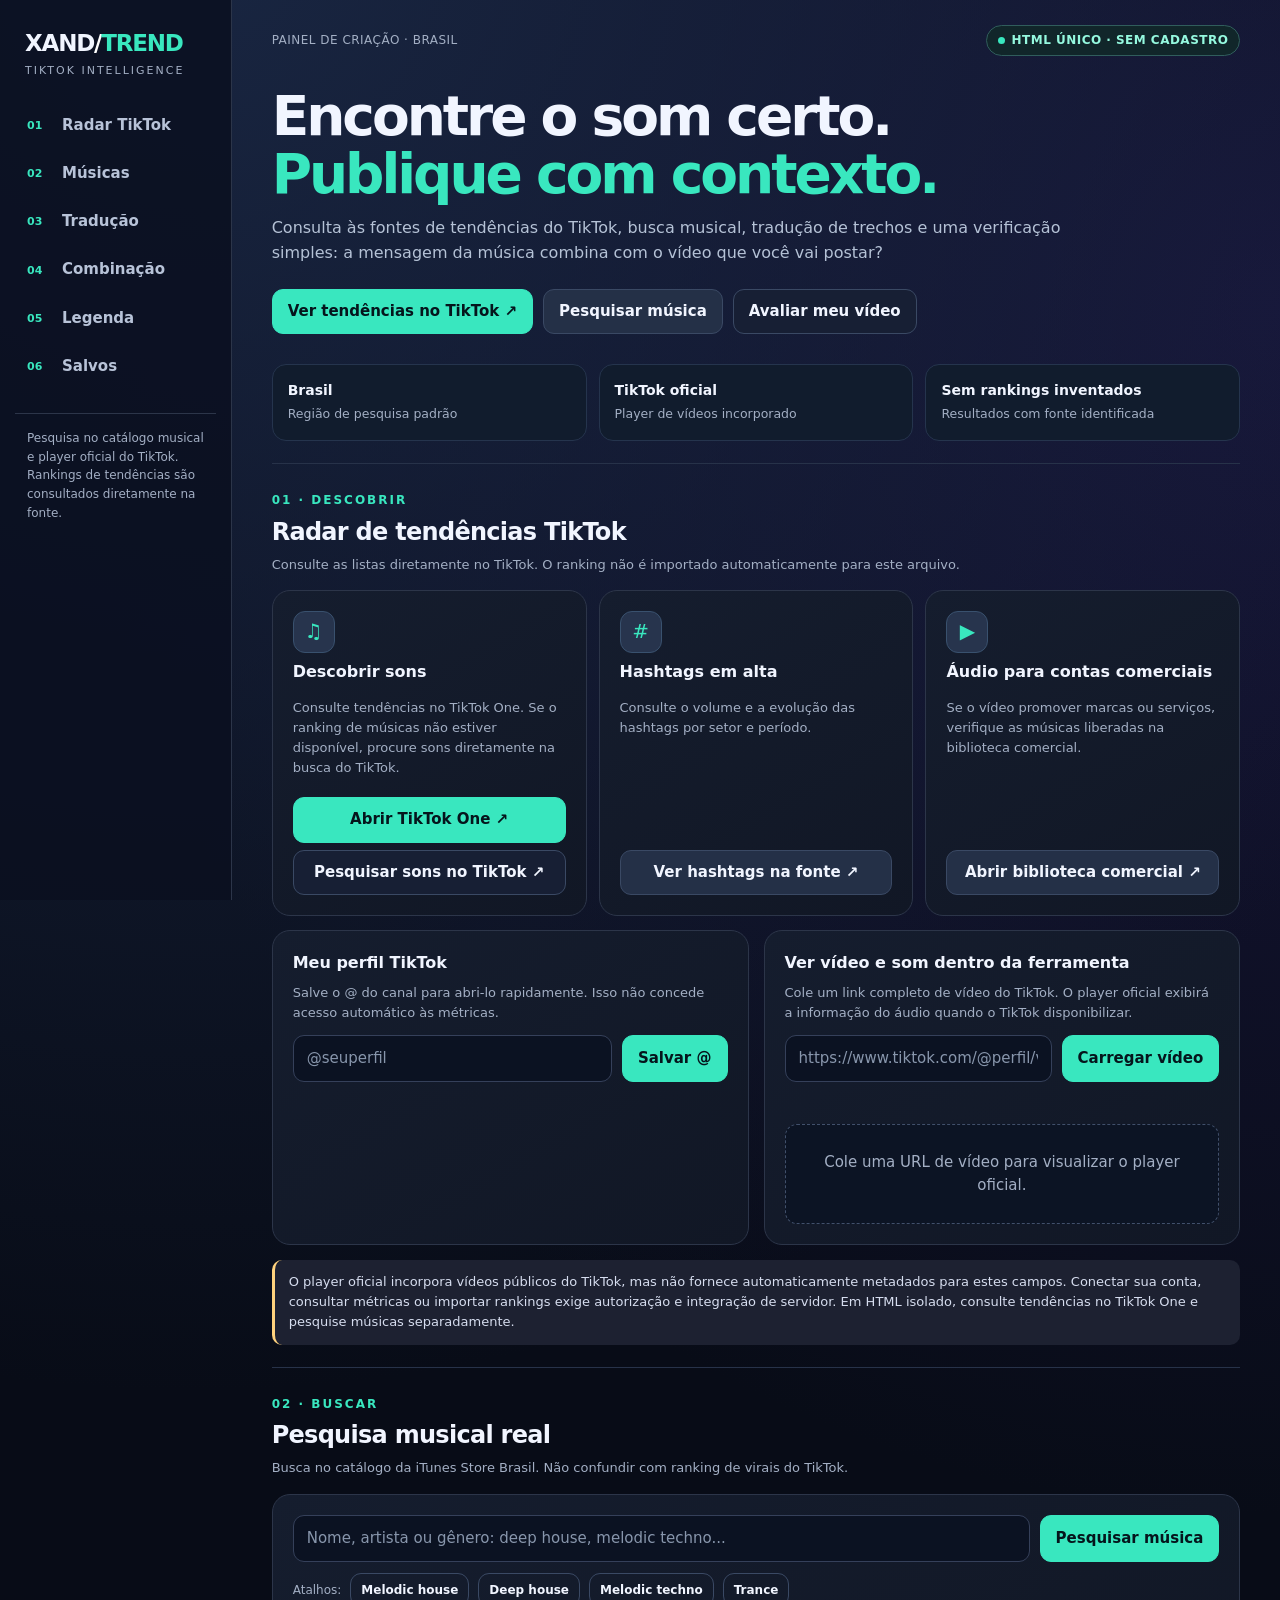
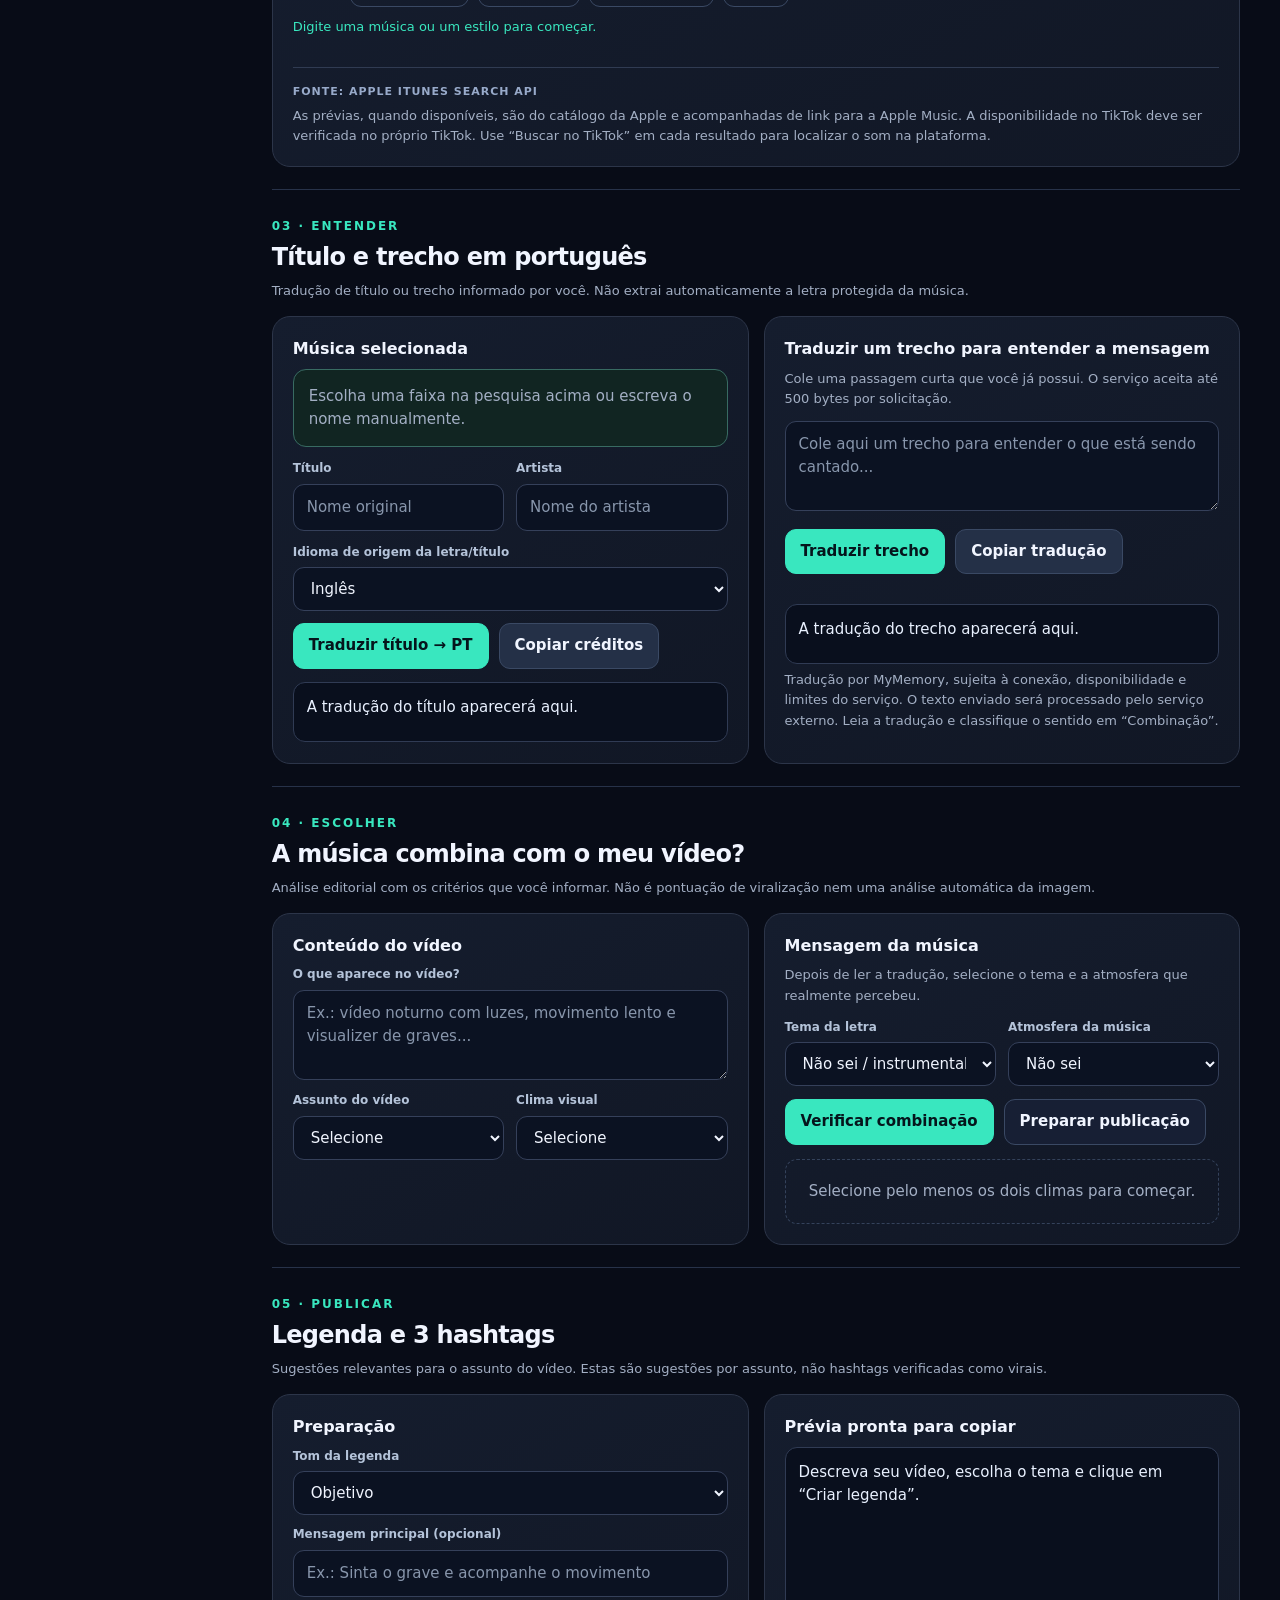
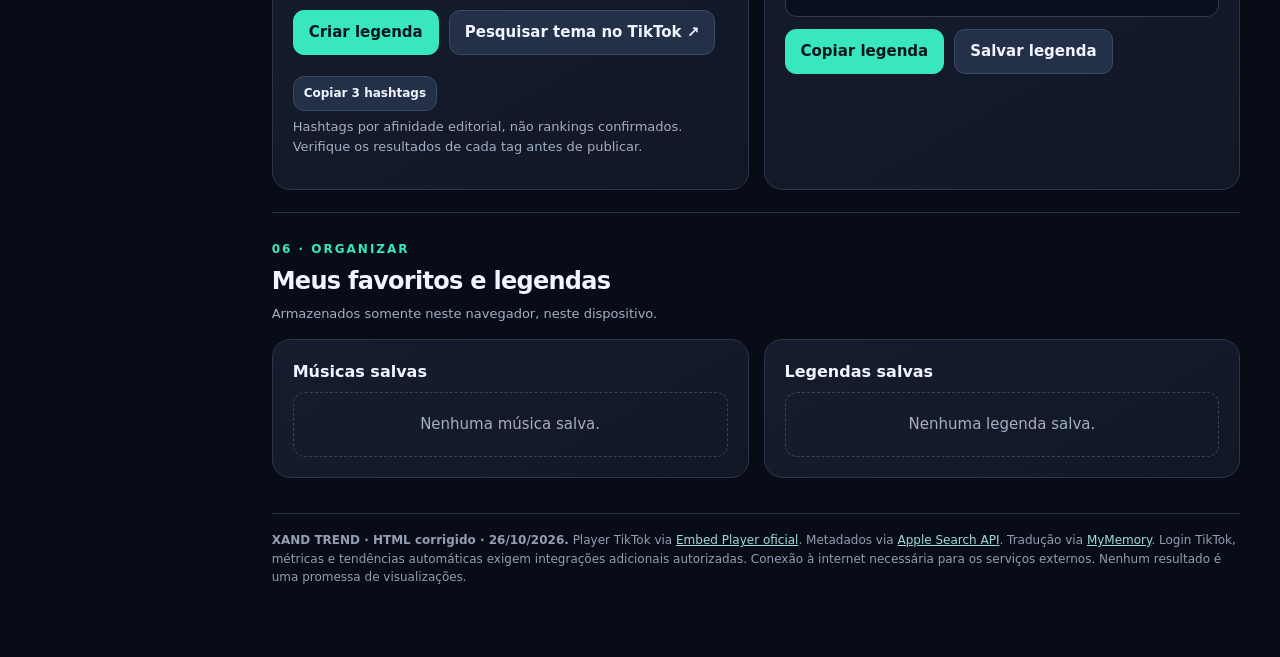
==== index.html @ b5ff4bfb "Publicar primeira versão do XAND TREND" ====
<!DOCTYPE html>
<html lang="pt-BR">
<head>
<meta charset="utf-8">
<meta name="viewport" content="width=device-width,initial-scale=1,viewport-fit=cover">
<meta name="theme-color" content="#0a1020">
<title>XAND • Radar TikTok | Música, contexto e publicação</title>
<style>
:root{--bg:#080c17;--panel:#111827;--panel2:#161e30;--line:#2c3549;--fg:#f1f5ff;--muted:#a3afc4;--accent:#39e7bf;--accent2:#7e89ff;--warn:#ffd27d;--err:#ff8b91;--radius:18px}*{box-sizing:border-box}html{scroll-behavior:smooth}body{margin:0;background:radial-gradient(circle at 15% -2%,#192642 0,transparent 36%),radial-gradient(circle at 100% 8%,#171539 0,transparent 32%),var(--bg);color:var(--fg);font:15px/1.55 system-ui,-apple-system,Segoe UI,Arial,sans-serif}a{color:inherit}button,input,select,textarea{font:inherit}button{cursor:pointer}button:disabled{opacity:.55;cursor:not-allowed}input,textarea,select{color:var(--fg);background:#0b1222;border:1px solid #35405a;border-radius:11px;width:100%;padding:11px 13px;outline:none}textarea{min-height:90px;resize:vertical}input:focus,textarea:focus,select:focus{border-color:var(--accent)}input::placeholder,textarea::placeholder{color:#8896ac}option{background:#151e30}.app{max-width:1320px;margin:auto;display:grid;grid-template-columns:232px minmax(0,1fr);min-height:100vh}.side{border-right:1px solid var(--line);padding:26px 15px;position:sticky;top:0;height:100vh;background:#0b1020d9}.mark{font-size:23px;letter-spacing:-1.2px;font-weight:900;padding:0 10px;display:block;text-decoration:none}.mark strong{color:var(--accent)}.brand-note{font-size:11px;letter-spacing:2px;color:var(--muted);padding:0 10px 25px}.side-nav{display:grid;gap:5px}.nav-link{display:flex;gap:10px;align-items:center;color:#b8c3d8;text-decoration:none;border-radius:10px;padding:10px 12px;font-weight:650}.nav-link:hover,.nav-link:focus{background:#1d2840;color:white}.nav-link .num{font-size:11px;color:var(--accent);width:25px}.side-foot{margin-top:25px;padding:15px 12px;border-top:1px solid var(--line);color:var(--muted);font-size:12px}.workspace{padding:25px clamp(16px,3.1vw,42px) 70px;min-width:0}.topline{display:flex;align-items:center;justify-content:space-between;gap:12px;color:var(--muted);font-size:12px;letter-spacing:.04em}.pill{display:inline-flex;align-items:center;gap:7px;border:1px solid #305d5c;background:#11262a;color:#95f9df;padding:5px 11px;border-radius:999px;font-weight:700;white-space:normal}.dot{width:7px;height:7px;border-radius:50%;background:var(--accent)}h1{font-size:clamp(31px,4.8vw,55px);line-height:1.07;letter-spacing:-.055em;margin:31px 0 12px;max-width:850px}h1 span{color:var(--accent)}.lede{color:#b5c2d6;max-width:830px;font-size:16px;margin:0 0 23px}.hero-actions,.actions{display:flex;gap:10px;flex-wrap:wrap}.btn{border:1px solid #3a4964;background:#243047;color:var(--fg);padding:10px 15px;border-radius:11px;text-decoration:none;display:inline-flex;align-items:center;justify-content:center;gap:7px;font-weight:700;min-height:41px}.btn:hover{background:#344364}.btn-primary{background:var(--accent);border-color:var(--accent);color:#05151c}.btn-primary:hover{background:#7ef8df}.btn-secondary{background:#171f34}.btn-small{padding:7px 10px;font-size:12px;min-height:33px}.btn-ghost{background:transparent}.statbar{display:grid;grid-template-columns:repeat(3,minmax(0,1fr));gap:12px;margin-top:30px}.stat{background:#111c2d;border:1px solid #25344d;border-radius:14px;padding:15px}.stat b{display:block;font-size:14px}.stat small{color:var(--muted)}section.module{padding-top:27px;margin-top:22px;border-top:1px solid #273249;scroll-margin-top:25px}.module-head{display:flex;justify-content:space-between;gap:12px;align-items:flex-end;margin-bottom:15px}.eyebrow{display:block;font-size:12px;color:var(--accent);letter-spacing:2px;font-weight:900;text-transform:uppercase;margin-bottom:4px}.module h2{font-size:24px;margin:0;letter-spacing:-.03em}.sub{color:var(--muted);margin:4px 0 0;font-size:13px}.grid-2{display:grid;grid-template-columns:repeat(2,minmax(0,1fr));gap:15px}.grid-3{display:grid;grid-template-columns:repeat(3,minmax(0,1fr));gap:12px}.panel{background:linear-gradient(150deg,#151d2e,#111725);border:1px solid var(--line);border-radius:var(--radius);padding:20px;min-width:0}.panel h3{margin:0 0 7px;font-size:16px}.panel p{color:var(--muted);font-size:13px;margin:6px 0 12px}.tile{display:flex;flex-direction:column;gap:7px}.tile .icon{width:42px;height:42px;background:#27344d;color:var(--accent);border:1px solid #39516e;border-radius:12px;display:grid;place-items:center;font-size:20px}.tile h3{margin:0}.tile .btn{margin-top:auto;width:100%}.muted{color:var(--muted)}.notice{background:#1d2131;border-left:3px solid var(--warn);padding:12px 14px;border-radius:10px;color:#d6ddef;font-size:13px;margin:15px 0}.field{display:flex;flex-direction:column;gap:6px}.field>label{font-size:12px;color:#b4c3d9;font-weight:700}.input-row{display:flex;gap:10px}.input-row>input{min-width:0;flex:1}.form-grid{display:grid;grid-template-columns:repeat(2,minmax(0,1fr));gap:12px}.row-flex{display:flex;align-items:center;gap:9px;flex-wrap:wrap}.results{display:grid;gap:10px;margin-top:14px}.track{display:grid;grid-template-columns:70px minmax(0,1fr);gap:12px;padding:12px;border:1px solid var(--line);border-radius:14px;background:#101a2a}.track>img{height:70px;width:70px;object-fit:cover;border-radius:10px;background:#29354a}.track h4{font-size:14px;margin:0;line-height:1.3}.track p{margin:3px 0;font-size:12px;color:var(--muted)}.track .actions{margin-top:8px}.track audio{display:block;width:min(100%,330px);height:34px;margin-top:7px}a.ext{color:#a8e7d9;text-underline-offset:3px}.hint{font-size:12px;color:var(--muted)}.status{font-size:13px;color:var(--accent);min-height:20px;margin-top:10px}.status.error{color:var(--err)}.highlight{border:1px solid #386b62;background:#112522;padding:15px;border-radius:13px}.highlight strong{color:#aaf7de}.preview{margin-top:12px;min-height:100px;display:grid;place-items:center;border-radius:12px;background:#0c1424;border:1px dashed #41506b;overflow:hidden;text-align:center}.preview iframe{display:block;width:min(100%,340px);height:610px;border:0;background:#06080d}.preview.empty{padding:20px;color:var(--muted)}.out{min-height:60px;white-space:pre-wrap;overflow-wrap:anywhere;background:#090f1d;border:1px solid #303b54;border-radius:12px;padding:13px;color:#e9f1ff}.tag-cloud{display:flex;gap:7px;flex-wrap:wrap;margin-top:9px}.tag{border:1px solid #3a6363;color:#baffec;background:#102d2c;border-radius:99px;padding:6px 10px;font-weight:750}.bar{height:5px;border-radius:8px;background:#29364d;overflow:hidden;margin-top:9px}.bar-inner{height:100%;background:linear-gradient(90deg,var(--accent2),var(--accent))}.saved-row{padding:11px 0;border-bottom:1px solid #2a3449;display:flex;justify-content:space-between;gap:12px;align-items:center}.saved-row:last-child{border-bottom:0}.saved-row b{display:block}.saved-row small{display:block;color:var(--muted)}.footer{font-size:12px;color:#929fb2;border-top:1px solid #26314a;margin-top:35px;padding-top:17px}.footer a{color:#9fddd4}.sep{height:1px;background:#303b52;margin:15px 0}.source{color:#98aaca;font-size:11px;text-transform:uppercase;letter-spacing:.09em;font-weight:800}.selected-indicator{font-size:12px;color:#9bebda}.copyfeedback{position:fixed;right:18px;bottom:18px;z-index:5;background:#153b32;color:#caffeb;border:1px solid #3d866e;padding:10px 15px;border-radius:12px;box-shadow:0 10px 35px #0008;opacity:0;transform:translateY(8px);transition:.2s;pointer-events:none}.copyfeedback.visible{opacity:1;transform:translateY(0)}dialog{background:#151d2e;color:var(--fg);border:1px solid var(--line);border-radius:18px;max-width:min(94vw,570px);padding:22px}dialog::backdrop{background:#030713ca}dialog p{color:var(--muted)}dialog textarea{max-height:38vh;min-height:110px}.visuallyhidden{position:absolute;width:1px;height:1px;clip:rect(0,0,0,0);overflow:hidden}.mini{font-size:12px}.step{color:var(--accent);font-weight:800;font-size:11px;letter-spacing:1px}.emptyinfo{padding:20px;color:var(--muted);border:1px dashed #34425b;border-radius:12px;text-align:center}.meta-chips{display:flex;gap:7px;flex-wrap:wrap}.meta-chips span{padding:3px 8px;background:#243146;border-radius:99px;font-size:12px}.help{display:none}.help.show{display:block}@media(max-width:980px){.app{grid-template-columns:1fr}.side{height:auto;position:relative;padding:13px 17px;border-right:0;border-bottom:1px solid var(--line);display:flex;align-items:center;justify-content:space-between;gap:10px}.brand-note,.side-foot{display:none}.side-nav{display:flex;overflow-x:auto;gap:2px}.nav-link{font-size:11px;white-space:nowrap;padding:8px}.nav-link .num{display:none}.mark{font-size:18px;white-space:nowrap}.workspace{padding-top:20px}}@media(max-width:650px){h1{margin-top:18px}.grid-2,.grid-3,.form-grid,.statbar{grid-template-columns:1fr}.side{display:block}.side-nav{margin-top:7px}.panel{padding:15px}.input-row{flex-wrap:wrap}.input-row>.btn{width:100%}.module-head{display:block}.track{grid-template-columns:56px minmax(0,1fr)}.track>img{height:56px;width:56px}.topline{align-items:flex-start}.statbar{gap:7px}.stat{padding:11px}.hero-actions .btn{flex:1}.preview iframe{height:530px}}@media(prefers-reduced-motion:reduce){*{scroll-behavior:auto!important;transition:none!important}}

/* Correção responsiva: a navegação horizontal não pode alargar a grade no celular. */
@media(max-width:980px){.app{width:100%;max-width:100vw;min-width:0}.side,.workspace{width:100%;min-width:0}.side>div,.side-nav{min-width:0;max-width:100%}.side-nav{overflow-x:auto;overscroll-behavior-x:contain}.nav-link{flex-shrink:0}}
@media(max-width:650px){.hero-actions .btn{flex:1 1 100%;min-width:0}.topline{flex-wrap:wrap}.topline .pill{max-width:100%}}
</style>
</head>
<body>
<div class="app">
<aside class="side" aria-label="Navegação">
<div><a href="#inicio" class="mark">XAND<span style="color:#fff">/</span><strong>TREND</strong></a><div class="brand-note">TIKTOK INTELLIGENCE</div></div>
<nav class="side-nav"><a href="#radar" class="nav-link"><span class="num">01</span> Radar TikTok</a><a href="#musicas" class="nav-link"><span class="num">02</span> Músicas</a><a href="#traducao" class="nav-link"><span class="num">03</span> Tradução</a><a href="#compatibilidade" class="nav-link"><span class="num">04</span> Combinação</a><a href="#legenda" class="nav-link"><span class="num">05</span> Legenda</a><a href="#salvos" class="nav-link"><span class="num">06</span> Salvos</a></nav>
<div class="side-foot">Pesquisa no catálogo musical e player oficial do TikTok. Rankings de tendências são consultados diretamente na fonte.</div>
</aside>
<main class="workspace" id="inicio">
<div class="topline"><span>PAINEL DE CRIAÇÃO · BRASIL</span><span class="pill"><span class="dot"></span> HTML ÚNICO · SEM CADASTRO</span></div>
<h1>Encontre o som certo.<br><span>Publique com contexto.</span></h1>
<p class="lede">Consulta às fontes de tendências do TikTok, busca musical, tradução de trechos e uma verificação simples: a mensagem da música combina com o vídeo que você vai postar?</p>
<div class="hero-actions"><a class="btn btn-primary" href="#radar">Ver tendências no TikTok ↗</a><a class="btn" href="#musicas">Pesquisar música</a><a class="btn btn-secondary" href="#compatibilidade">Avaliar meu vídeo</a></div>
<div class="statbar"><div class="stat"><b>Brasil</b><small>Região de pesquisa padrão</small></div><div class="stat"><b>TikTok oficial</b><small>Player de vídeos incorporado</small></div><div class="stat"><b>Sem rankings inventados</b><small>Resultados com fonte identificada</small></div></div>
<section class="module" id="radar">
<div class="module-head"><div><span class="eyebrow">01 · DESCOBRIR</span><h2>Radar de tendências TikTok</h2><p class="sub">Consulte as listas diretamente no TikTok. O ranking não é importado automaticamente para este arquivo.</p></div></div>
<div class="grid-3">
<div class="panel tile"><div class="icon">♫</div><h3>Descobrir sons</h3><p>Consulte tendências no TikTok One. Se o ranking de músicas não estiver disponível, procure sons diretamente na busca do TikTok.</p><a class="btn btn-primary" target="_blank" rel="noopener noreferrer" href="https://ads.tiktok.com/creative/creativeCenter/trends?countryCode=BR">Abrir TikTok One ↗</a><a class="btn btn-secondary" target="_blank" rel="noopener noreferrer" href="https://www.tiktok.com/search?q=musicas%20em%20alta">Pesquisar sons no TikTok ↗</a></div><div class="panel tile"><div class="icon">#</div><h3>Hashtags em alta</h3><p>Consulte o volume e a evolução das hashtags por setor e período.</p><a class="btn" target="_blank" rel="noopener noreferrer" href="https://ads.tiktok.com/creative/creativeCenter/trends/hashtag?countryCode=BR&period=7">Ver hashtags na fonte ↗</a></div>
<div class="panel tile"><div class="icon">▶</div><h3>Áudio para contas comerciais</h3><p>Se o vídeo promover marcas ou serviços, verifique as músicas liberadas na biblioteca comercial.</p><a class="btn" target="_blank" rel="noopener noreferrer" href="https://ads.tiktok.com/business/creativecenter/music/pc/pt">Abrir biblioteca comercial ↗</a></div>
</div>
<div class="grid-2" style="margin-top:14px"><div class="panel"><h3>Meu perfil TikTok</h3><p>Salve o @ do canal para abri-lo rapidamente. Isso não concede acesso automático às métricas.</p><div class="input-row"><input id="handle" aria-label="Usuário TikTok" placeholder="@seuperfil" autocomplete="off" maxlength="35"><button type="button" id="save-handle" class="btn btn-primary">Salvar @</button></div><div id="handle-status" class="status" role="status"></div><a id="profile-link" class="btn btn-small btn-secondary" target="_blank" rel="noopener noreferrer" style="display:none">Abrir meu perfil ↗</a></div>
<div class="panel"><h3>Ver vídeo e som dentro da ferramenta</h3><p>Cole um link completo de vídeo do TikTok. O player oficial exibirá a informação do áudio quando o TikTok disponibilizar.</p><div class="input-row"><input id="tt-url" type="url" placeholder="https://www.tiktok.com/@perfil/video/123..." aria-label="Link de vídeo TikTok"><button type="button" class="btn btn-primary" id="load-tiktok">Carregar vídeo</button></div><div id="tiktok-status" class="status" role="status"></div><a id="video-original" class="btn btn-small btn-secondary" target="_blank" rel="noopener noreferrer" style="display:none;margin-top:5px">Abrir vídeo no TikTok ↗</a><div class="preview empty" id="tiktok-player"><span>Cole uma URL de vídeo para visualizar o player oficial.</span></div></div></div>
<div class="notice">O player oficial incorpora vídeos públicos do TikTok, mas não fornece automaticamente metadados para estes campos. Conectar sua conta, consultar métricas ou importar rankings exige autorização e integração de servidor. Em HTML isolado, consulte tendências no TikTok One e pesquise músicas separadamente.</div>
</section>
<section class="module" id="musicas">
<div class="module-head"><div><span class="eyebrow">02 · BUSCAR</span><h2>Pesquisa musical real</h2><p class="sub">Busca no catálogo da iTunes Store Brasil. Não confundir com ranking de virais do TikTok.</p></div></div>
<div class="panel"><div class="input-row"><input id="song-q" placeholder="Nome, artista ou gênero: deep house, melodic techno..." aria-label="Pesquisar música" autocomplete="off"><button class="btn btn-primary" id="song-search">Pesquisar música</button></div><div class="row-flex" style="margin-top:11px"><span class="hint">Atalhos:</span><button type="button" class="btn btn-small btn-ghost quick" data-query="melodic house">Melodic house</button><button type="button" class="btn btn-small btn-ghost quick" data-query="deep house">Deep house</button><button type="button" class="btn btn-small btn-ghost quick" data-query="melodic techno">Melodic techno</button><button type="button" class="btn btn-small btn-ghost quick" data-query="trance">Trance</button></div><div id="song-status" class="status" role="status">Digite uma música ou um estilo para começar.</div><div id="song-results" class="results"></div><div class="sep"></div><div class="source">Fonte: Apple iTunes Search API</div><p class="hint" style="margin-bottom:0">As prévias, quando disponíveis, são do catálogo da Apple e acompanhadas de link para a Apple Music. A disponibilidade no TikTok deve ser verificada no próprio TikTok. Use “Buscar no TikTok” em cada resultado para localizar o som na plataforma.</p></div>
</section>
<section class="module" id="traducao"><div class="module-head"><div><span class="eyebrow">03 · ENTENDER</span><h2>Título e trecho em português</h2><p class="sub">Tradução de título ou trecho informado por você. Não extrai automaticamente a letra protegida da música.</p></div></div><div class="grid-2"><div class="panel"><h3>Música selecionada</h3><div id="selected-track" class="highlight"><span class="muted">Escolha uma faixa na pesquisa acima ou escreva o nome manualmente.</span></div><div class="form-grid" style="margin-top:12px"><div class="field"><label for="manual-title">Título</label><input id="manual-title" placeholder="Nome original"></div><div class="field"><label for="manual-artist">Artista</label><input id="manual-artist" placeholder="Nome do artista"></div></div><div class="field" style="margin-top:12px"><label for="lang-source">Idioma de origem da letra/título</label><select id="lang-source"><option value="en">Inglês</option><option value="es">Espanhol</option><option value="fr">Francês</option><option value="it">Italiano</option><option value="de">Alemão</option><option value="ja">Japonês</option><option value="ko">Coreano</option><option value="pt">Português</option></select></div><div class="actions" style="margin-top:12px"><button class="btn btn-primary" id="translate-title">Traduzir título → PT</button><button class="btn" id="copy-credit">Copiar créditos</button></div><div id="title-output" class="out" style="margin-top:13px">A tradução do título aparecerá aqui.</div></div><div class="panel"><h3>Traduzir um trecho para entender a mensagem</h3><p>Cole uma passagem curta que você já possui. O serviço aceita até 500 bytes por solicitação.</p><textarea id="lyric-excerpt" placeholder="Cole aqui um trecho para entender o que está sendo cantado..." maxlength="450"></textarea><div class="actions" style="margin-top:11px"><button class="btn btn-primary" id="translate-excerpt">Traduzir trecho</button><button class="btn" id="copy-translation">Copiar tradução</button></div><div id="translate-status" role="status" class="status"></div><div id="excerpt-output" class="out">A tradução do trecho aparecerá aqui.</div><p class="hint">Tradução por MyMemory, sujeita à conexão, disponibilidade e limites do serviço. O texto enviado será processado pelo serviço externo. Leia a tradução e classifique o sentido em “Combinação”.</p></div></div></section>
<section class="module" id="compatibilidade"><div class="module-head"><div><span class="eyebrow">04 · ESCOLHER</span><h2>A música combina com o meu vídeo?</h2><p class="sub">Análise editorial com os critérios que você informar. Não é pontuação de viralização nem uma análise automática da imagem.</p></div></div>
<div class="grid-2"><div class="panel"><h3>Conteúdo do vídeo</h3><div class="field"><label for="video-desc">O que aparece no vídeo?</label><textarea id="video-desc" placeholder="Ex.: vídeo noturno com luzes, movimento lento e visualizer de graves..."></textarea></div><div class="form-grid" style="margin-top:11px"><div class="field"><label for="content-theme">Assunto do vídeo</label><select id="content-theme"><option value="">Selecione</option><option value="eletronica">Música eletrônica / visualizer</option><option value="natureza">Natureza / paisagem</option><option value="viagem">Viagem / turismo</option><option value="humor">Humor</option><option value="motivacao">Motivação / superação</option><option value="romance">Romance / casal</option><option value="melancolia">Reflexão / saudade</option><option value="autoescola">Autoescola / carros / moto</option><option value="tutorial">Tutorial / dica</option><option value="festa">Festa / dança</option><option value="outro">Outro</option></select></div><div class="field"><label for="video-mood">Clima visual</label><select id="video-mood"><option value="">Selecione</option><option value="energico">Energético</option><option value="calmo">Calmo</option><option value="sombrio">Sombrio / misterioso</option><option value="emocional">Emocional</option><option value="alegre">Alegre / leve</option><option value="cinematografico">Cinematográfico</option></select></div></div></div><div class="panel"><h3>Mensagem da música</h3><p>Depois de ler a tradução, selecione o tema e a atmosfera que realmente percebeu.</p><div class="form-grid"><div class="field"><label for="music-theme">Tema da letra</label><select id="music-theme"><option value="">Não sei / instrumental</option><option value="festa">Festa / diversão</option><option value="romance">Amor / relacionamento</option><option value="melancolia">Tristeza / saudade</option><option value="motivacao">Superação / força</option><option value="viagem">Liberdade / aventura</option><option value="sombrio">Mistério / tensão</option><option value="neutro">Sem mensagem dominante</option></select></div><div class="field"><label for="music-mood">Atmosfera da música</label><select id="music-mood"><option value="">Não sei</option><option value="energico">Energético</option><option value="calmo">Calmo</option><option value="sombrio">Sombrio / misterioso</option><option value="emocional">Emocional</option><option value="alegre">Alegre / leve</option><option value="cinematografico">Cinematográfico</option></select></div></div><div class="actions" style="margin-top:13px"><button class="btn btn-primary" id="evaluate">Verificar combinação</button><a class="btn btn-secondary" href="#legenda">Preparar publicação</a></div><div id="match-output" style="margin-top:14px" aria-live="polite"><div class="emptyinfo">Selecione pelo menos os dois climas para começar.</div></div></div></div></section>
<section class="module" id="legenda"><div class="module-head"><div><span class="eyebrow">05 · PUBLICAR</span><h2>Legenda e 3 hashtags</h2><p class="sub">Sugestões relevantes para o assunto do vídeo. Estas são sugestões por assunto, não hashtags verificadas como virais.</p></div></div><div class="grid-2"><div class="panel"><h3>Preparação</h3><div class="field"><label for="caption-style">Tom da legenda</label><select id="caption-style"><option value="direto">Objetivo</option><option value="atmosferico">Atmosférico</option><option value="curiosidade">Pergunta para engajamento</option><option value="educativo">Informativo</option></select></div><div class="field" style="margin-top:10px"><label for="extra-caption">Mensagem principal (opcional)</label><input id="extra-caption" placeholder="Ex.: Sinta o grave e acompanhe o movimento"></div><div class="actions" style="margin-top:13px"><button class="btn btn-primary" id="make-caption">Criar legenda</button><a class="btn" id="tiktok-search" href="https://www.tiktok.com/search?q=musica" target="_blank" rel="noopener noreferrer">Pesquisar tema no TikTok ↗</a></div><div id="tags-output" class="tag-cloud"></div><div class="actions" style="margin-top:12px"><button class="btn btn-small" id="copy-tags">Copiar 3 hashtags</button></div><p class="hint">Hashtags por afinidade editorial, não rankings confirmados. Verifique os resultados de cada tag antes de publicar.</p></div><div class="panel"><h3>Prévia pronta para copiar</h3><div id="caption-output" class="out" style="min-height:170px">Descreva seu vídeo, escolha o tema e clique em “Criar legenda”.</div><div class="actions" style="margin-top:12px"><button class="btn btn-primary" id="copy-caption">Copiar legenda</button><button class="btn" id="save-caption">Salvar legenda</button></div><div id="caption-status" class="status" role="status"></div></div></div></section>
<section class="module" id="salvos"><div class="module-head"><div><span class="eyebrow">06 · ORGANIZAR</span><h2>Meus favoritos e legendas</h2><p class="sub">Armazenados somente neste navegador, neste dispositivo.</p></div></div><div class="grid-2"><div class="panel"><h3>Músicas salvas</h3><div id="saved-tracks"><div class="emptyinfo">Nenhuma música salva.</div></div></div><div class="panel"><h3>Legendas salvas</h3><div id="saved-captions"><div class="emptyinfo">Nenhuma legenda salva.</div></div></div></div></section>
<footer class="footer"><b>XAND TREND · HTML corrigido · 26/10/2026.</b> Player TikTok via <a target="_blank" rel="noopener noreferrer" href="https://developers.tiktok.com/docs/en/embed-player">Embed Player oficial</a>. Metadados via <a href="https://performance-partners.apple.com/resources/documentation/itunes-store-web-service-search-api/" target="_blank" rel="noopener noreferrer">Apple Search API</a>. Tradução via <a href="https://mymemory.translated.net/doc/spec.php" target="_blank" rel="noopener noreferrer">MyMemory</a>. Login TikTok, métricas e tendências automáticas exigem integrações adicionais autorizadas. Conexão à internet necessária para os serviços externos. Nenhum resultado é uma promessa de visualizações.</footer>
</main></div><div id="toast" class="copyfeedback" aria-live="polite"></div><dialog id="copy-dialog" aria-labelledby="copy-dialog-title"><h3 id="copy-dialog-title">Copiar manualmente</h3><p>O navegador bloqueou a cópia automática. Selecione o texto abaixo e use Copiar.</p><textarea id="manual-copy" readonly rows="6"></textarea><div class="actions" style="margin-top:12px"><button type="button" class="btn btn-primary" id="select-manual-copy">Selecionar texto</button><button type="button" class="btn" id="close-copy">Fechar</button></div></dialog>
<script>
(function(){'use strict';
const $=id=>document.getElementById(id);
const KEY='xand_trend_v1'; // Mantém os favoritos das versões anteriores.
let db={handle:'',tracks:[],captions:[]};
try{const v=JSON.parse(localStorage.getItem(KEY)||'null');if(v&&typeof v==='object')db={handle:typeof v.handle==='string'?v.handle:'',tracks:Array.isArray(v.tracks)?v.tracks:[],captions:Array.isArray(v.captions)?v.captions:[]};}catch(e){}
let current=null, translation='',generatedCaption='',generatedTags=[];
const esc=s=>String(s??'').replace(/[&<>"']/g,c=>({'&':'&amp;','<':'&lt;','>':'&gt;','"':'&quot;',"'":'&#39;'}[c]));
const clean=s=>String(s??'').trim().slice(0,250);
const save=()=>{try{localStorage.setItem(KEY,JSON.stringify(db));return true}catch(e){toast('O navegador bloqueou o armazenamento local.');return false}};
const status=(id,msg,err=false)=>{const el=$(id);el.textContent=msg;el.classList.toggle('error',err)};
let toastTimer;function toast(msg){const el=$('toast');el.textContent=msg;el.classList.add('visible');clearTimeout(toastTimer);toastTimer=setTimeout(()=>el.classList.remove('visible'),2700)}
async function copy(text){
 if(!text||!text.trim()){toast('Não há texto para copiar.');return false}
 try{if(navigator.clipboard&&window.isSecureContext){await navigator.clipboard.writeText(text);toast('Copiado com sucesso.');return true}}catch(e){}
 const area=document.createElement('textarea');area.value=text;area.setAttribute('readonly','');area.style.cssText='position:fixed;top:2px;left:2px;width:2px;height:2px;opacity:0';document.body.appendChild(area);area.focus();area.select();area.setSelectionRange(0,area.value.length);
 let ok=false;try{ok=document.execCommand('copy')}catch(e){}area.remove();
 if(ok){toast('Copiado com sucesso.');return true}
 $('manual-copy').value=text;const dialog=$('copy-dialog');if(typeof dialog.showModal==='function'){dialog.showModal();}else{dialog.setAttribute('open','');}
 $('manual-copy').focus();$('manual-copy').select();toast('Selecione o texto e copie manualmente.');return false;
}
$('select-manual-copy').addEventListener('click',()=>{$('manual-copy').focus();$('manual-copy').select()});
$('close-copy').addEventListener('click',()=>{if(typeof $('copy-dialog').close==='function')$('copy-dialog').close();else $('copy-dialog').removeAttribute('open')});

function onlyHttps(url){try{const u=new URL(url);return u.protocol==='https:'?u.toString():''}catch(e){return ''}}
function safeTikTokHost(u){return u.hostname==='tiktok.com'||u.hostname==='www.tiktok.com'||u.hostname.endsWith('.tiktok.com')}
$('handle').value=db.handle;
function showHandle(){if(!db.handle){$('profile-link').style.display='none';return}const url='https://www.tiktok.com/@'+encodeURIComponent(db.handle);$('profile-link').href=url;$('profile-link').style.display='inline-flex'}showHandle();
$('save-handle').addEventListener('click',()=>{let v=$('handle').value.trim().replace(/^@/,'');if(!/^[\w.]{2,24}$/.test(v)){status('handle-status','Digite um @ válido (letras, números, ponto e sublinhado).',true);return}db.handle=v;save();showHandle();status('handle-status','Perfil salvo neste navegador.');});
let activePlayerId='';
window.addEventListener('message',(ev)=>{
 if(ev.origin!=='https://www.tiktok.com'||!activePlayerId)return;
 if(!ev.data||ev.data['x-tiktok-player']!==true)return;
 if(ev.data.type==='onPlayerReady')status('tiktok-status','Player TikTok pronto. Consulte o nome do som no próprio player.');
 if(ev.data.type==='onPlayerError')status('tiktok-status','O TikTok não disponibilizou este vídeo no player. Abra pelo link original.',true);
});
$('load-tiktok').addEventListener('click',()=>{
 let url;try{url=new URL($('tt-url').value.trim());}catch(e){status('tiktok-status','Informe uma URL válida de vídeo.',true);return}
 if(url.protocol!=='https:'||!safeTikTokHost(url)){status('tiktok-status','Use um link do domínio oficial tiktok.com.',true);return}
 const match=url.pathname.match(/\/(?:video\/|player\/v1\/)(\d{10,25})(?:\/|$)/);
 if(!match){status('tiktok-status','Use o link completo /@perfil/video/ID. Abra links curtos no navegador e copie o endereço final.',true);return}
 const iframe=document.createElement('iframe');iframe.title='Player oficial TikTok';iframe.src='https://www.tiktok.com/player/v1/'+match[1]+'?music_info=1&description=1&autoplay=0&controls=1&muted=0';iframe.loading='eager';iframe.referrerPolicy='strict-origin-when-cross-origin';iframe.allow='fullscreen; encrypted-media; picture-in-picture';iframe.setAttribute('allowfullscreen','');activePlayerId=match[1];
 $('tiktok-player').replaceChildren(iframe);$('tiktok-player').classList.remove('empty');$('video-original').href=url.toString();$('video-original').style.display='inline-flex';
 status('tiktok-status','Solicitando o player ao TikTok…');
 iframe.addEventListener('load',()=>{if(activePlayerId===match[1])status('tiktok-status','O player foi inserido. Se o TikTok não liberar a reprodução, abra o vídeo original.')});
 iframe.addEventListener('error',()=>status('tiktok-status','Falha ao carregar o player. Abra o vídeo original.',true));
});

function chosenTitle(){return clean($('manual-title').value)|| (current?.trackName||'')}
function chosenArtist(){return clean($('manual-artist').value)|| (current?.artistName||'')}
function selectTrack(track){invalidateOutputs();current={trackId:track.trackId||null,trackName:clean(track.trackName),artistName:clean(track.artistName),primaryGenreName:clean(track.primaryGenreName),artworkUrl100:track.artworkUrl100||'',trackViewUrl:onlyHttps(track.trackViewUrl),previewUrl:onlyHttps(track.previewUrl)};$('manual-title').value=current.trackName;$('manual-artist').value=current.artistName;translation='';$('title-output').textContent='Título selecionado. Clique em “Traduzir título → PT” para solicitar a tradução.';showSelected();toast('Música selecionada.');}
function showSelected(){const t=chosenTitle(),a=chosenArtist();$('selected-track').innerHTML=t?'<strong>'+esc(t)+'</strong><div class="muted">'+esc(a||'Artista não informado')+'</div>'+((current&&current.primaryGenreName)?'<div class="meta-chips" style="margin-top:8px"><span>'+esc(current.primaryGenreName)+'</span></div>':''):'<span class="muted">Escolha uma faixa na pesquisa acima ou escreva o nome manualmente.</span>'}
function invalidateOutputs(){translation='';$('excerpt-output').textContent='A tradução do trecho aparecerá aqui.';$('title-output').textContent='A tradução do título aparecerá aqui.';generatedCaption='';generatedTags=[];$('caption-output').textContent='Dados alterados. Gere novamente a legenda.';$('tags-output').textContent='';status('caption-status','');}
$('manual-title').addEventListener('input',()=>{current=null;invalidateOutputs();showSelected()});$('manual-artist').addEventListener('input',()=>{current=null;invalidateOutputs();showSelected()});
$('lang-source').addEventListener('change',()=>{translation='';$('title-output').textContent='Idioma alterado. Traduza o título novamente.';$('excerpt-output').textContent='Idioma alterado. Traduza o trecho novamente.'});
$('lyric-excerpt').addEventListener('input',()=>{translation='';$('excerpt-output').textContent='Trecho alterado. Solicite nova tradução.'});
function hasTrack(track){return db.tracks.some(t=>t.trackName===track.trackName&&t.artistName===track.artistName)}
function renderTracks(list){const out=$('song-results');if(!list.length){out.innerHTML='<div class="emptyinfo">Nenhuma faixa encontrada neste catálogo. Experimente outra busca.</div>';return}out.innerHTML=list.map((t,i)=>{const art=onlyHttps(t.artworkUrl100||'');const link=onlyHttps(t.trackViewUrl||'');const prev=onlyHttps(t.previewUrl||'');return '<article class="track"><img alt="Capa do álbum" loading="lazy" src="'+esc(art)+'"><div><h4>'+esc(t.trackName||'Sem título')+'</h4><p>'+esc(t.artistName||'Artista não informado')+' · '+esc(t.primaryGenreName||'Gênero não informado')+'</p><div class="actions"><button type="button" class="btn btn-primary btn-small" data-select="'+i+'">Selecionar</button><button type="button" class="btn btn-small" data-save="'+i+'">Salvar ☆</button>'+'<a class="btn btn-small btn-ghost" target="_blank" rel="noopener noreferrer" href="https://www.tiktok.com/search?q='+encodeURIComponent(t.trackName+' '+t.artistName)+'">Buscar no TikTok ↗</a>'+(link?'<a class="btn btn-small btn-ghost" target="_blank" rel="noopener noreferrer" href="'+esc(link)+'">Apple Music ↗</a>':'')+'</div>'+(prev&&link?'<audio controls preload="none" src="'+esc(prev)+'" aria-label="Prévia de '+esc(t.trackName)+'"></audio>':'')+'</div></article>'}).join('');out.querySelectorAll('[data-select]').forEach(b=>b.addEventListener('click',()=>{selectTrack(list[Number(b.dataset.select)]);$('traducao').scrollIntoView({behavior:'smooth',block:'start'})}));out.querySelectorAll('[data-save]').forEach(b=>b.addEventListener('click',()=>{let t=list[Number(b.dataset.save)];if(!hasTrack(t)){db.tracks.unshift({trackName:clean(t.trackName),artistName:clean(t.artistName),primaryGenreName:clean(t.primaryGenreName),artworkUrl100:onlyHttps(t.artworkUrl100),trackViewUrl:onlyHttps(t.trackViewUrl)});db.tracks=db.tracks.slice(0,80);save();renderSaved();toast('Música salva.')}else toast('Essa música já está salva.')}));}
let searchSequence=0;
function searchMusic(){const q=$('song-q').value.trim();if(q.length<2){status('song-status','Informe pelo menos 2 caracteres.',true);return}const seq=++searchSequence;status('song-status','Consultando o catálogo musical…');$('song-results').innerHTML='';const cb='xandTunes'+seq;const s=document.createElement('script');let done=false;const finish=(err,result)=>{if(done)return;done=true;clearTimeout(timer);s.remove();try{delete window[cb]}catch(e){window[cb]=undefined}if(seq!==searchSequence)return;if(err){status('song-status','Falha ao consultar o catálogo. Confira a conexão e tente novamente.',true);return}let list=(result&&Array.isArray(result.results)?result.results:[]).filter(t=>t.wrapperType==='track'&&t.trackName&&t.artistName);status('song-status',list.length+' música(s) encontrada(s). Não indica tendência no TikTok.');renderTracks(list)};window[cb]=(data)=>finish(false,data);const url=new URL('https://itunes.apple.com/search');url.searchParams.set('term',q);url.searchParams.set('media','music');url.searchParams.set('entity','song');url.searchParams.set('country','BR');url.searchParams.set('limit','24');url.searchParams.set('callback',cb);s.src=url.toString();s.onerror=()=>finish(true);const timer=setTimeout(()=>finish(true),14000);document.head.appendChild(s)}
$('song-search').addEventListener('click',searchMusic);$('song-q').addEventListener('keydown',e=>{if(e.key==='Enter')searchMusic()});document.querySelectorAll('.quick').forEach(b=>b.addEventListener('click',()=>{$('song-q').value=b.dataset.query;searchMusic()}));
const byteLen=s=>new TextEncoder().encode(s).length;
async function translate(input){let s=input.trim();if(!s)throw new Error('Insira um texto primeiro.');if(byteLen(s)>500)throw new Error('O texto ultrapassa 500 bytes. Use um trecho menor.');const from=$('lang-source').value;if(from==='pt')return s;const u=new URL('https://api.mymemory.translated.net/get');u.searchParams.set('q',s);u.searchParams.set('langpair',from+'|pt-BR');const resp=await fetch(u.toString(),{method:'GET'});if(!resp.ok)throw new Error('Serviço de tradução indisponível.');const data=await resp.json();if(data.responseStatus!==200||!data.responseData||!data.responseData.translatedText)throw new Error(data.responseDetails||'Não foi possível traduzir.');let result=data.responseData.translatedText;if(/MYMEMORY WARNING/i.test(result))throw new Error('Limite temporário do serviço de tradução atingido.');return result}
$('translate-title').addEventListener('click',async()=>{const t=chosenTitle();if(!t){$('title-output').textContent='Informe ou selecione uma música antes de traduzir.';return}let b=$('translate-title');b.disabled=true;$('title-output').textContent='Traduzindo título…';try{let trans=await translate(t);$('title-output').textContent=trans+(trans===t?'\n\nConfira se o título é um nome próprio ou se o idioma escolhido está correto.':'')}catch(e){$('title-output').textContent='Falha: '+e.message+' Confira o idioma ou tente novamente.'}finally{b.disabled=false}});
$('translate-excerpt').addEventListener('click',async()=>{const txt=$('lyric-excerpt').value.trim();if(!txt){status('translate-status','Cole um trecho antes de traduzir.',true);return}const b=$('translate-excerpt');b.disabled=true;status('translate-status','Consultando a tradução…');try{translation=await translate(txt);$('excerpt-output').textContent=translation;status('translate-status','Tradução recebida. Analise o sentido antes de escolher a música.')}catch(e){translation='';$('excerpt-output').textContent='Tradução indisponível.';status('translate-status',e.message,true)}finally{b.disabled=false}});
$('copy-credit').addEventListener('click',()=>{if(!chosenTitle()||!chosenArtist()){toast('Informe título e artista para copiar.');return}copy('Música: '+chosenTitle()+'\nArtista: '+chosenArtist())});$('copy-translation').addEventListener('click',()=>copy(translation));
const moodNames={energico:'energético',calmo:'calmo',sombrio:'sombrio / misterioso',emocional:'emocional',alegre:'alegre / leve',cinematografico:'cinematográfico'};
const opposing=[['calmo','energico'],['alegre','sombrio'],['emocional','alegre']];
const topicMatches={eletronica:['neutro','festa','sombrio'],natureza:['viagem','neutro'],viagem:['viagem','neutro','motivacao'],humor:['festa','neutro'],motivacao:['motivacao','neutro'],romance:['romance'],melancolia:['melancolia','romance','neutro'],autoescola:['motivacao','neutro'],tutorial:['neutro','motivacao'],festa:['festa','neutro'],outro:['neutro']};
function assess(){const vm=$('video-mood').value,mm=$('music-mood').value,vt=$('content-theme').value,mt=$('music-theme').value;if(!vm||!mm){$('match-output').innerHTML='<div class="emptyinfo">Escolha o clima visual e a atmosfera da música para avaliar.</div>';return}let comments=[],level='atenção';if(vm===mm){comments.push('A atmosfera declarada da música acompanha o clima visual.');level='coerente'}else if(opposing.some(pair=>pair.includes(vm)&&pair.includes(mm))){comments.push('Há contraste forte: vídeo '+moodNames[vm]+' e som '+moodNames[mm]+'. Confira se é intencional.');level='contraste'}else{comments.push('Os climas são diferentes. Verifique ritmo dos cortes e intenção narrativa.')}if(vt&&mt&&mt!=='neutro'){const fit=(topicMatches[vt]||[]).includes(mt);if(fit){comments.push('O tema informado da letra parece pertinente ao assunto do vídeo.');if(level!=='contraste')level='coerente'}else{comments.push('A letra aborda um tema diferente do assunto do vídeo; confira se isso cria contradição.');if(level==='coerente')level='atenção'}}else if(!mt){comments.push('Tema da letra não informado: não foi possível avaliar o significado.')}const title=level==='coerente'?'COMBINAÇÃO COERENTE':level==='contraste'?'CONTRASTE A VERIFICAR':'REVISAR A COMBINAÇÃO';const color=level==='coerente'?'#6ff4cf':level==='contraste'?'#ffb6a8':'#ffd27d';$('match-output').innerHTML='<div class="highlight" style="border-color:'+color+'"><strong style="color:'+color+'">'+title+'</strong><p style="margin-bottom:0">'+comments.map(esc).join('<br><br>')+'</p></div><p class="hint">Parecer baseado nas escolhas manuais, sem previsão de alcance ou análise automática da letra.</p>'}
$('evaluate').addEventListener('click',assess);
const hashtagTable={eletronica:['MusicaEletronica','VisualizadorMusical','ElectronicMusic'],natureza:['Natureza','Paisagens','NaturezaBrasil'],viagem:['Viagem','Destinos','DicasDeViagem'],humor:['Humor','Comedia','VideoEngracado'],motivacao:['Motivacao','Superacao','InspireSe'],romance:['Romance','Casal','Amor'],melancolia:['Reflexao','Sentimentos','Pensamentos'],autoescola:['Autoescola','DicasDeDirecao','Habilitacao'],tutorial:['Tutorial','Dicas','AprendaComigo'],festa:['Danca','Festa','DanceMusic'],outro:['Criatividade','ConteudoOriginal','TikTokBrasil']};
const captions={direto:(s)=>s?`${s}.`:'Uma nova perspectiva em vídeo.',atmosferico:(s)=>s?`${s}. Deixe o som completar a cena.`:'Uma atmosfera, um som, uma história.',curiosidade:(s)=>s?`${s}. Essa música combina com a cena?`:'Qual música você escolheria para esse vídeo?',educativo:(s)=>s?`${s}. Veja como os detalhes fazem diferença.`:'Um detalhe pode mudar a experiência do vídeo.'};
function makeCaption(){const theme=$('content-theme').value||'outro';const tags=hashtagTable[theme]||hashtagTable.outro;generatedTags=tags.map(t=>'#'+t);const description=clean($('extra-caption').value)||clean($('video-desc').value);let intro=captions[$('caption-style').value](description||'');const music=(chosenTitle()&&chosenArtist())?'\n\n🎵 '+chosenTitle()+' — '+chosenArtist():'';generatedCaption=intro+music+'\n\n'+generatedTags.join(' ');$('caption-output').textContent=generatedCaption;$('tags-output').innerHTML=tags.map(t=>'<a class="tag" href="https://www.tiktok.com/tag/'+encodeURIComponent(t.toLowerCase())+'" target="_blank" rel="noopener noreferrer" title="Pesquisar hashtag no TikTok">#'+esc(t)+' ↗</a>').join('');const q=theme==='eletronica'?'musica eletronica':theme==='autoescola'?'autoescola':$('content-theme').selectedOptions[0]?.textContent||'musica';$('tiktok-search').href='https://www.tiktok.com/search?q='+encodeURIComponent(q);status('caption-status','Legenda criada localmente. Confira o conteúdo e as tags antes de usar.');}
$('make-caption').addEventListener('click',makeCaption);$('copy-tags').addEventListener('click',()=>copy(generatedTags.join(' ')));$('copy-caption').addEventListener('click',()=>copy(generatedCaption));$('save-caption').addEventListener('click',()=>{if(!generatedCaption){toast('Crie uma legenda primeiro.');return}if(!db.captions.includes(generatedCaption)){db.captions.unshift(generatedCaption);db.captions=db.captions.slice(0,40);save();renderSaved();toast('Legenda salva.')}else toast('Legenda já está salva.');});
function renderSaved(){const t=$('saved-tracks'),c=$('saved-captions');t.innerHTML=db.tracks.length?db.tracks.map((a,i)=>'<div class="saved-row"><div><b>'+esc(a.trackName)+'</b><small>'+esc(a.artistName)+'</small></div><div class="actions"><button class="btn btn-small" data-use="'+i+'">Usar</button><button class="btn btn-small btn-ghost" data-deltrack="'+i+'" aria-label="Excluir música">✕</button></div></div>').join(''):'<div class="emptyinfo">Nenhuma música salva.</div>';t.querySelectorAll('[data-use]').forEach(b=>b.addEventListener('click',()=>{selectTrack(db.tracks[Number(b.dataset.use)]);$('traducao').scrollIntoView({behavior:'smooth'})}));t.querySelectorAll('[data-deltrack]').forEach(b=>b.addEventListener('click',()=>{db.tracks.splice(Number(b.dataset.deltrack),1);save();renderSaved()}));c.innerHTML=db.captions.length?db.captions.map((a,i)=>'<div class="saved-row"><div style="font-size:12px;max-width:70%;white-space:pre-wrap;overflow-wrap:anywhere">'+esc(a).slice(0,220)+(a.length>220?'…':'')+'</div><div class="actions"><button class="btn btn-small" data-copycap="'+i+'">Copiar</button><button class="btn btn-small btn-ghost" data-delcap="'+i+'" aria-label="Excluir legenda">✕</button></div></div>').join(''):'<div class="emptyinfo">Nenhuma legenda salva.</div>';c.querySelectorAll('[data-copycap]').forEach(b=>b.addEventListener('click',()=>copy(db.captions[Number(b.dataset.copycap)])));c.querySelectorAll('[data-delcap]').forEach(b=>b.addEventListener('click',()=>{db.captions.splice(Number(b.dataset.delcap),1);save();renderSaved()}));}renderSaved();
})();
</script>
</body></html>
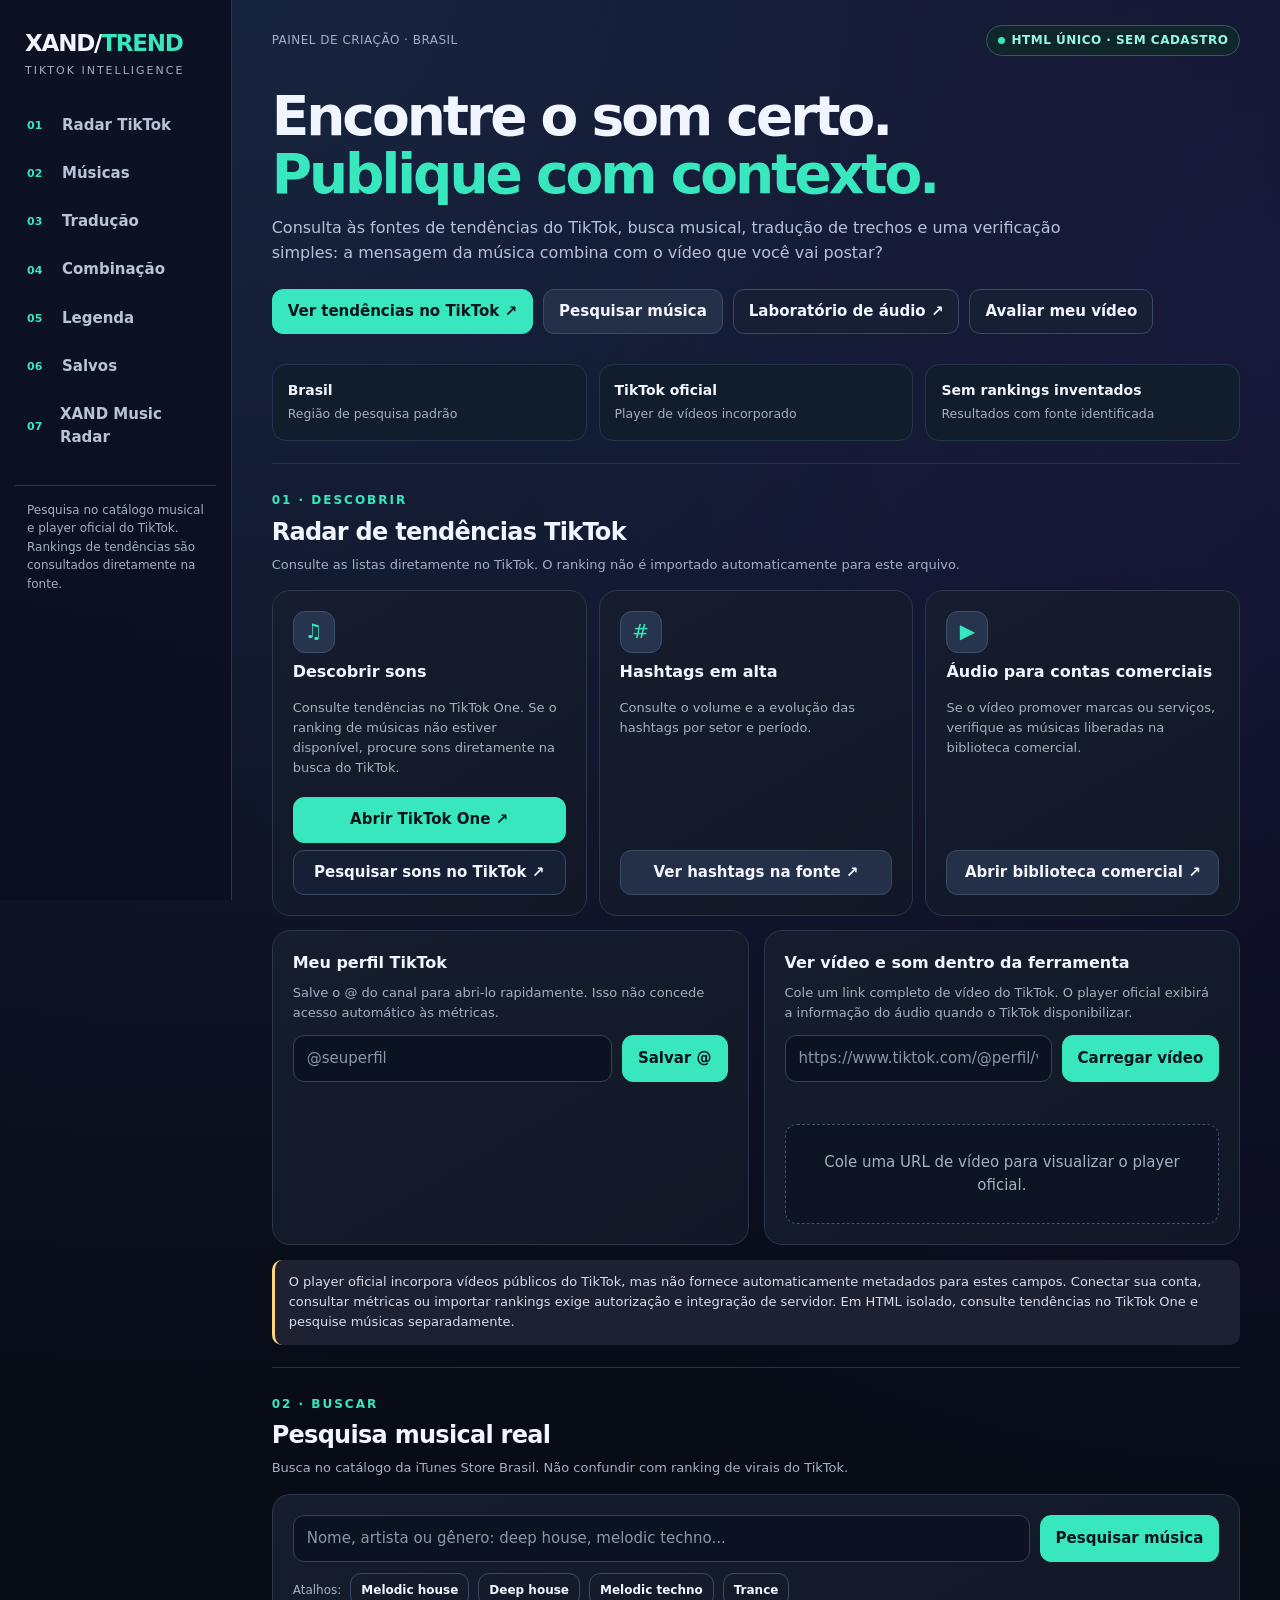
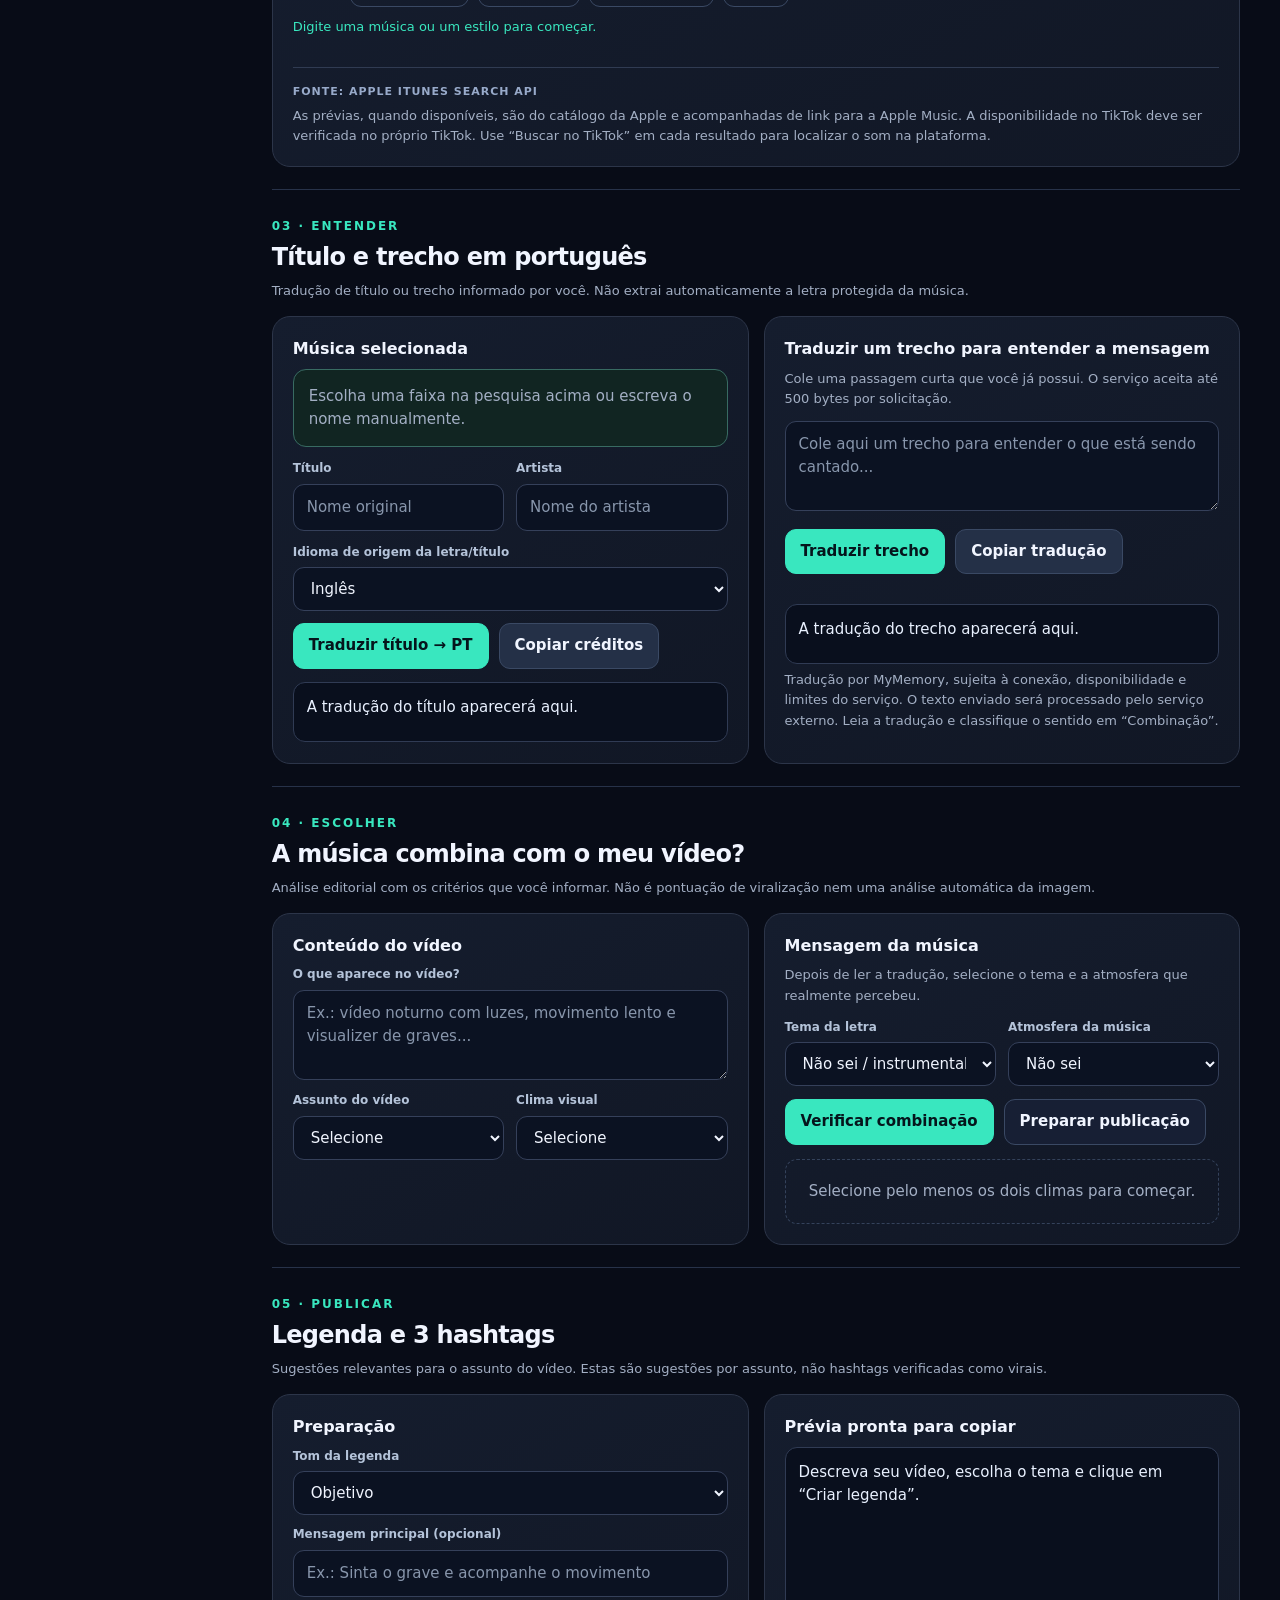
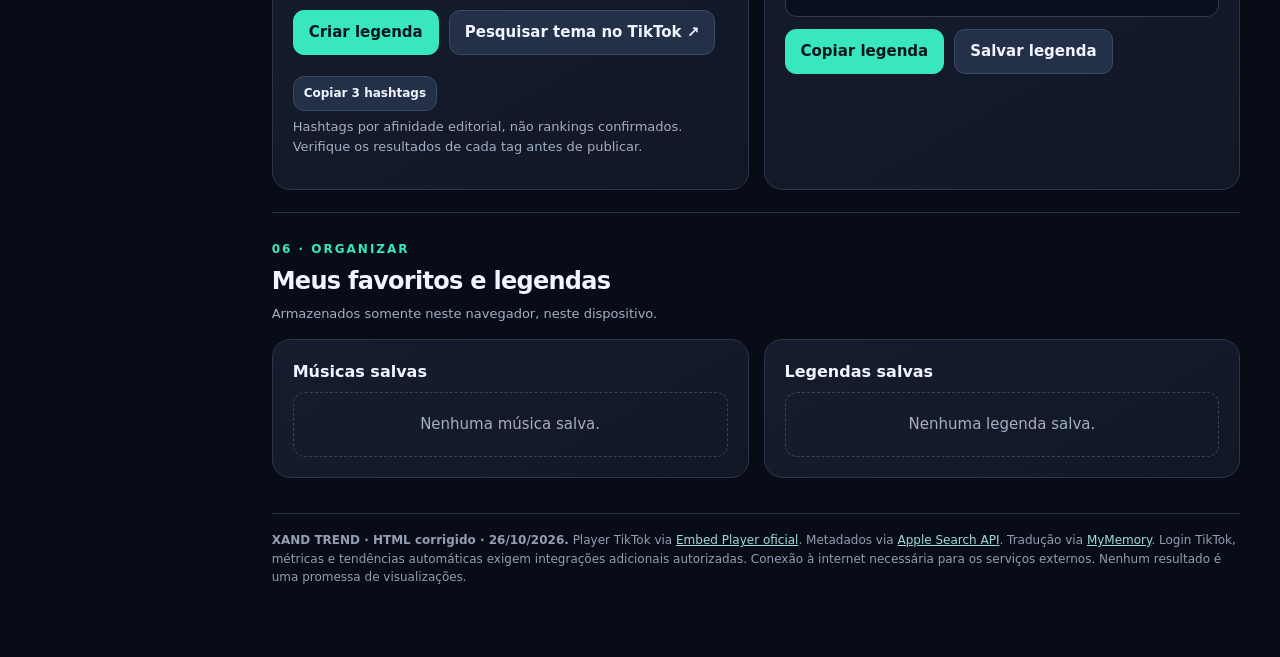
==== commit 5a534a4b: "feat: criar acesso ao laboratório XAND Music Radar" ====
--- a/index.html
+++ b/index.html
@@ -17,14 +17,14 @@
 <div class="app">
 <aside class="side" aria-label="Navegação">
 <div><a href="#inicio" class="mark">XAND<span style="color:#fff">/</span><strong>TREND</strong></a><div class="brand-note">TIKTOK INTELLIGENCE</div></div>
-<nav class="side-nav"><a href="#radar" class="nav-link"><span class="num">01</span> Radar TikTok</a><a href="#musicas" class="nav-link"><span class="num">02</span> Músicas</a><a href="#traducao" class="nav-link"><span class="num">03</span> Tradução</a><a href="#compatibilidade" class="nav-link"><span class="num">04</span> Combinação</a><a href="#legenda" class="nav-link"><span class="num">05</span> Legenda</a><a href="#salvos" class="nav-link"><span class="num">06</span> Salvos</a></nav>
+<nav class="side-nav"><a href="#radar" class="nav-link"><span class="num">01</span> Radar TikTok</a><a href="#musicas" class="nav-link"><span class="num">02</span> Músicas</a><a href="#traducao" class="nav-link"><span class="num">03</span> Tradução</a><a href="#compatibilidade" class="nav-link"><span class="num">04</span> Combinação</a><a href="#legenda" class="nav-link"><span class="num">05</span> Legenda</a><a href="#salvos" class="nav-link"><span class="num">06</span> Salvos</a><a href="./radar-lab.html" class="nav-link"><span class="num">07</span> XAND Music Radar</a></nav>
 <div class="side-foot">Pesquisa no catálogo musical e player oficial do TikTok. Rankings de tendências são consultados diretamente na fonte.</div>
 </aside>
 <main class="workspace" id="inicio">
 <div class="topline"><span>PAINEL DE CRIAÇÃO · BRASIL</span><span class="pill"><span class="dot"></span> HTML ÚNICO · SEM CADASTRO</span></div>
 <h1>Encontre o som certo.<br><span>Publique com contexto.</span></h1>
 <p class="lede">Consulta às fontes de tendências do TikTok, busca musical, tradução de trechos e uma verificação simples: a mensagem da música combina com o vídeo que você vai postar?</p>
-<div class="hero-actions"><a class="btn btn-primary" href="#radar">Ver tendências no TikTok ↗</a><a class="btn" href="#musicas">Pesquisar música</a><a class="btn btn-secondary" href="#compatibilidade">Avaliar meu vídeo</a></div>
+<div class="hero-actions"><a class="btn btn-primary" href="#radar">Ver tendências no TikTok ↗</a><a class="btn" href="#musicas">Pesquisar música</a><a class="btn btn-secondary" href="./radar-lab.html">Laboratório de áudio ↗</a><a class="btn btn-secondary" href="#compatibilidade">Avaliar meu vídeo</a></div>
 <div class="statbar"><div class="stat"><b>Brasil</b><small>Região de pesquisa padrão</small></div><div class="stat"><b>TikTok oficial</b><small>Player de vídeos incorporado</small></div><div class="stat"><b>Sem rankings inventados</b><small>Resultados com fonte identificada</small></div></div>
 <section class="module" id="radar">
 <div class="module-head"><div><span class="eyebrow">01 · DESCOBRIR</span><h2>Radar de tendências TikTok</h2><p class="sub">Consulte as listas diretamente no TikTok. O ranking não é importado automaticamente para este arquivo.</p></div></div>
